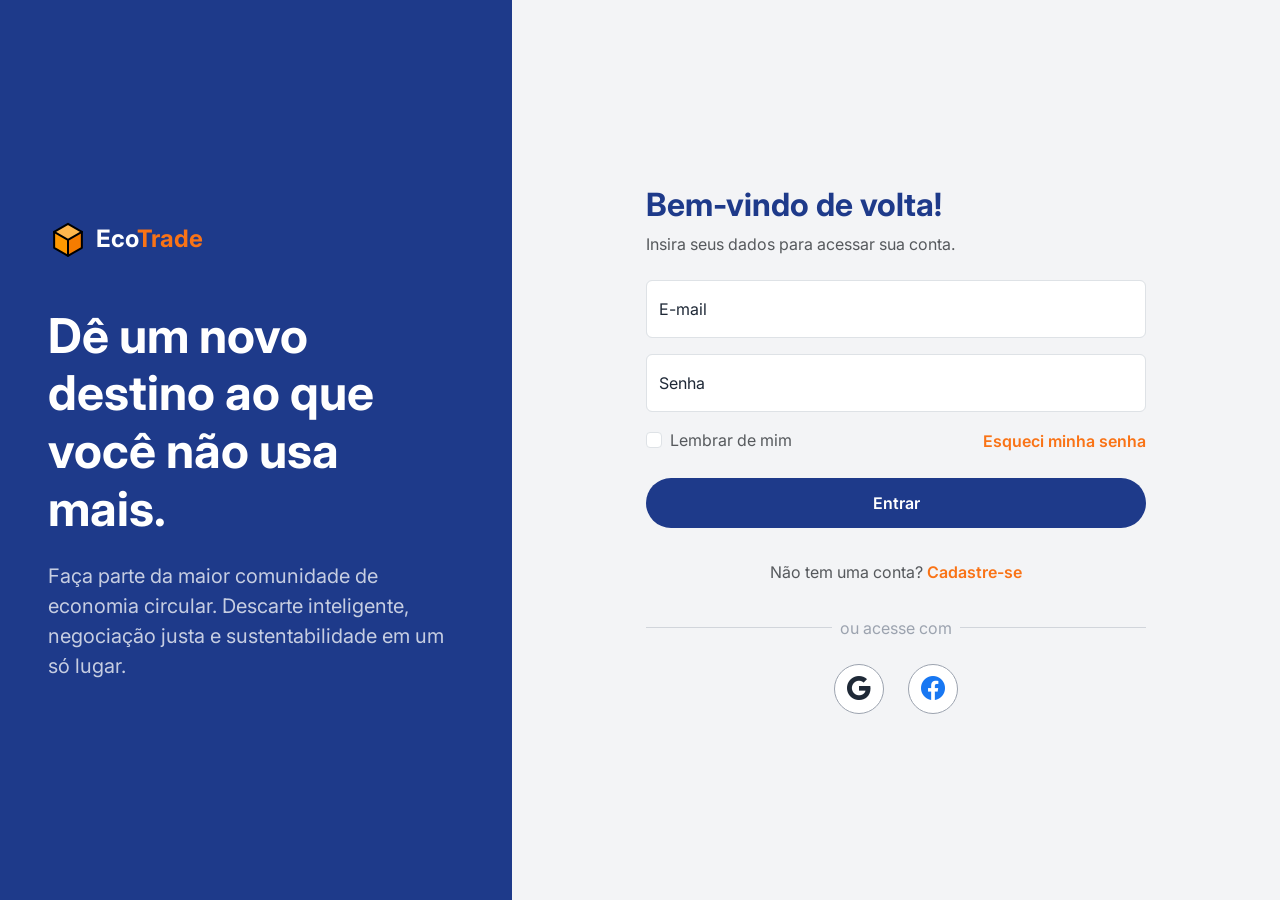
==== pages/auth.html @ f8b81377 "feat: funções de login e cadastro" ====
<!DOCTYPE html>
<html lang="pt-BR">
<head>
    <meta charset="UTF-8">
    <meta name="viewport" content="width=device-width, initial-scale=1.0">
    <title>Entrar ou Cadastrar - EcoTrade</title>

    <link rel="preconnect" href="https://fonts.googleapis.com">
    <link rel="preconnect" href="https://fonts.gstatic.com" crossorigin>
    <link href="https://fonts.googleapis.com/css2?family=Inter:wght@300;400;600;700&display=swap" rel="stylesheet">

    <link href="https://cdn.jsdelivr.net/npm/bootstrap@5.3.2/dist/css/bootstrap.min.css" rel="stylesheet">
    <link href="https://cdn.jsdelivr.net/npm/bootstrap-icons@1.11.1/font/bootstrap-icons.css" rel="stylesheet">

    <link rel="stylesheet" href="../assets/css/base/variables.css">
    <link rel="stylesheet" href="../assets/css/base/reset.css">
    <link rel="stylesheet" href="../assets/css/pages/auth.css">
</head>
<body>

    <div class="auth-wrapper">
        <div class="auth-info-side d-none d-lg-flex">
            <div>
                <a href="../index.html" class="d-flex align-items-center gap-2 mb-5 text-white text-decoration-none" style="width: fit-content;">
                    <img src="../assets/img/box-logo.svg" alt="Logo EcoTrade" width="40" height="40">
                    <span class="fs-4 fw-bold">Eco<span style="color: var(--color-secondary);">Trade</span></span>
                </a>
                
                <h1 class="fw-bold mb-4 display-5">Dê um novo destino ao que você não usa mais.</h1>
                <p class="fs-5 opacity-75 mb-0">Faça parte da maior comunidade de economia circular. Descarte inteligente, negociação justa e sustentabilidade em um só lugar.</p>
            </div>
        </div>

        <div class="auth-form-side">
            
            <div class="d-lg-none text-center mb-4">
                <a href="../index.html" class="d-inline-flex align-items-center gap-2 text-decoration-none">
                    <img src="../assets/img/box-logo.svg" alt="Logo EcoTrade" width="40" height="40">
                    <span class="fs-2 fw-bold" style="color: var(--color-primary);">Eco<span style="color: var(--color-secondary);">Trade</span></span>
                </a>
            </div>

            <div id="login-section" class="form-container">
                <h2 class="fw-bold mb-2" style="color: var(--color-primary);">Bem-vindo de volta!</h2>
                <p class="text-muted mb-4">Insira seus dados para acessar sua conta.</p>

                <form id="form-login">
                    <div class="form-floating mb-3">
                        <input type="email" class="form-control" id="loginEmail" placeholder="nome@exemplo.com" required>
                        <label for="loginEmail">E-mail</label>
                    </div>
                    
                    <div class="form-floating mb-3">
                        <input type="password" class="form-control" id="loginPassword" placeholder="Senha" required>
                        <label for="loginPassword">Senha</label>
                    </div>

                    <div class="d-flex justify-content-between align-items-center mb-4">
                        <div class="form-check">
                            <input class="form-check-input" type="checkbox" id="rememberMe">
                            <label class="form-check-label text-muted" for="rememberMe">Lembrar de mim</label>
                        </div>
                        <a href="#" class="auth-link fs-6">Esqueci minha senha</a>
                    </div>

                    <button type="submit" class="btn btn-submit rounded-pill w-100 mb-3">Entrar</button>

                    <div class="text-center mt-3">
                        <span class="text-muted">Não tem uma conta? </span>
                        <a href="#" id="show-register" class="auth-link">Cadastre-se</a>
                    </div>
                </form>

                <div class="divider fs-6">ou acesse com</div>

                <div class="social-login">
                    <a href="#" class="btn-social" aria-label="Entrar com Google">
                        <i class="bi bi-google"></i>
                    </a>
                    <a href="#" class="btn-social" aria-label="Entrar com Facebook">
                        <i class="bi bi-facebook" style="color: #1877F2;"></i>
                    </a>
                </div>
            </div>

            <div id="register-section" class="form-container d-none">
                <h2 class="fw-bold mb-2" style="color: var(--color-primary);">Criar Conta</h2>
                <p class="text-muted mb-4">Preencha os dados abaixo para se cadastrar.</p>

                <form id="form-register">
                    <div class="form-floating mb-3">
                        <input type="text" class="form-control" id="regName" placeholder="Seu Nome Completo" required>
                        <label for="regName">Nome Completo</label>
                    </div>

                    <div class="form-floating mb-3">
                        <input type="email" class="form-control" id="regEmail" placeholder="nome@exemplo.com" required>
                        <label for="regEmail">E-mail</label>
                    </div>

                    <div class="row">
                        <div class="col-md-6">
                            <div class="form-floating mb-3">
                                <input type="password" class="form-control" id="regPassword" placeholder="Senha" required>
                                <label for="regPassword">Senha</label>
                            </div>
                        </div>
                        <div class="col-md-6">
                            <div class="form-floating mb-3">
                                <input type="password" class="form-control" id="regPasswordConfirm" placeholder="Confirmar Senha" required>
                                <label for="regPasswordConfirm">Confirmar Senha</label>
                            </div>
                        </div>
                    </div>

                    <h5 class="mt-2 mb-3 fs-6 fw-bold text-muted">Endereço Principal</h5>
                    
                    <div class="row">
                        <div class="col-md-5">
                            <div class="form-floating mb-3">
                                <input type="text" class="form-control" id="regCep" placeholder="00000-000" required>
                                <label for="regCep">CEP</label>
                            </div>
                        </div>
                        <div class="col-md-7">
                            <div class="form-floating mb-3">
                                <input type="text" class="form-control" id="regCity" placeholder="Cidade" required>
                                <label for="regCity">Cidade/UF</label>
                            </div>
                        </div>
                    </div>

                    <div class="form-floating mb-4">
                        <input type="text" class="form-control" id="regStreet" placeholder="Rua, Número, Bairro" required>
                        <label for="regStreet">Rua, Número, Complemento</label>
                    </div>

                    <button type="submit" class="btn btn-submit rounded-pill w-100 mb-3">Concluir Cadastro</button>

                    <div class="text-center mt-3">
                        <span class="text-muted">Já tem uma conta? </span>
                        <a href="#" id="show-login" class="auth-link">Faça Login</a>
                    </div>
                </form>
            </div>

        </div>
    </div>

    <script src="https://cdn.jsdelivr.net/npm/bootstrap@5.3.2/dist/js/bootstrap.bundle.min.js"></script>
    
    <script type="module" src="../js/auth.js"></script>
</body>
</html>
---- assets/css/base/variables.css ----
/* * Design System - Paleta de Cores e Variáveis Base
 * Foco em sustentabilidade, modernidade e confiabilidade
 */
:root {
  /* Cores Principais */
  --color-primary: #1E3A8A; /* Azul Marinho - Confiabilidade */
  --color-secondary: #F97316; /* Laranja - Call to action / Modernidade */
  
  /* Tons Neutros */
  --color-white: #FFFFFF;
  --color-bg-light: #F3F4F6; /* Cinza claro para o fundo */
  --color-gray-medium: #9CA3AF;
  --color-text-dark: #1F2937; /* Cinza escuro para textos - Melhor contraste */

  /* Tipografia */
  --font-family-base: 'Inter', system-ui, -apple-system, sans-serif;
  
  /* Sombras e Bordas */
  --shadow-sm: 0 1px 2px 0 rgba(0, 0, 0, 0.05);
  --shadow-md: 0 4px 6px -1px rgba(0, 0, 0, 0.1);
  --border-radius: 8px;
  
  /* Transições */
  --transition-fast: 0.2s ease-in-out;
}
---- assets/css/pages/auth.css ----
/* * Pages - Auth 
 * Estilos específicos para a página de Login e Cadastro (Split-screen)
 */

/* Container que ocupa 100% da altura da tela */
.auth-wrapper {
    min-height: 100vh;
    display: flex;
    flex-direction: column;
}

/* Em telas grandes (lg), o wrapper vira um flex row (lado a lado) */
@media (min-width: 992px) {
    .auth-wrapper {
        flex-direction: row;
    }
}

/* Lado da Imagem/Informação (Menor espaço) */
.auth-wrapper .auth-info-side {
    background-color: var(--color-primary);
    /* Usaremos um gradiente temporário caso a imagem não carregue */
    background-image: linear-gradient(135deg, rgba(30, 58, 138, 0.9) 0%, rgba(30, 58, 138, 0.7) 100%), url('../../img/placeholders/auth-bg.jpg');
    background-size: cover;
    background-position: center;
    color: var(--color-white);
    display: flex;
    flex-direction: column;
    justify-content: center;
    padding: 3rem;
    flex: 1; /* Ocupa o espaço restante no mobile (topo) */
}

/* Lado do Formulário (Maior espaço) */
.auth-wrapper .auth-form-side {
    background-color: var(--color-bg-light);
    display: flex;
    flex-direction: column;
    justify-content: center;
    padding: 2rem 1.5rem;
    flex: 1;
}

/* Controle de proporção no Desktop (Aprox. 40% info / 60% form) */
@media (min-width: 992px) {
    .auth-wrapper .auth-info-side {
        flex: 0 0 40%;
    }
    .auth-wrapper .auth-form-side {
        flex: 0 0 60%;
        padding: 4rem;
    }
}

/* Formulário Container - Limita a largura para não esticar muito no desktop */
.auth-wrapper .form-container {
    max-width: 500px;
    width: 100%;
    margin: 0 auto;
}

/* Links e Botões de Texto */
.auth-wrapper .auth-link {
    color: var(--color-secondary);
    text-decoration: none;
    font-weight: 600;
    transition: all 0.3s ease;
}

.auth-wrapper .auth-link:hover {
    filter: brightness(0.85); /* Escurece levemente o texto laranja no hover */
    text-decoration: underline;
}

/* Botão de Submit Padrão (Sem !important, usando alta especificidade) */
.auth-wrapper .btn-submit {
    background-color: var(--color-primary);
    color: var(--color-white);
    border: none;
    padding: 0.8rem;
    font-weight: 600;
    transition: all 0.3s ease;
}

.auth-wrapper .btn-submit:hover {
    filter: brightness(1.2); /* Clareia o azul marinho */
    color: var(--color-white);
}

/* Botões Sociais Circulares */
.auth-wrapper .social-login {
    display: flex;
    justify-content: center;
    gap: 1.5rem;
    margin-top: 1.5rem;
}

.auth-wrapper .btn-social {
    width: 50px;
    height: 50px;
    border-radius: 50%;
    display: flex;
    align-items: center;
    justify-content: center;
    font-size: 1.5rem;
    border: 1px solid var(--color-gray-medium);
    background-color: var(--color-white);
    color: var(--color-text-dark);
    transition: all 0.3s ease;
    text-decoration: none;
}

.auth-wrapper .btn-social:hover {
    border-color: var(--color-secondary);
    color: var(--color-secondary);
    transform: translateY(-3px); /* Leve efeito de elevação */
    box-shadow: var(--shadow-md);
}

/* Linha divisória para "ou acesse com" */
.auth-wrapper .divider {
    display: flex;
    align-items: center;
    text-align: center;
    color: var(--color-gray-medium);
    margin: 2rem 0 1rem 0;
}

.auth-wrapper .divider::before,
.auth-wrapper .divider::after {
    content: '';
    flex: 1;
    border-bottom: 1px solid #d1d5db; /* Cinza claro */
}

.auth-wrapper .divider:not(:empty)::before {
    margin-right: .5em;
}

.auth-wrapper .divider:not(:empty)::after {
    margin-left: .5em;
}
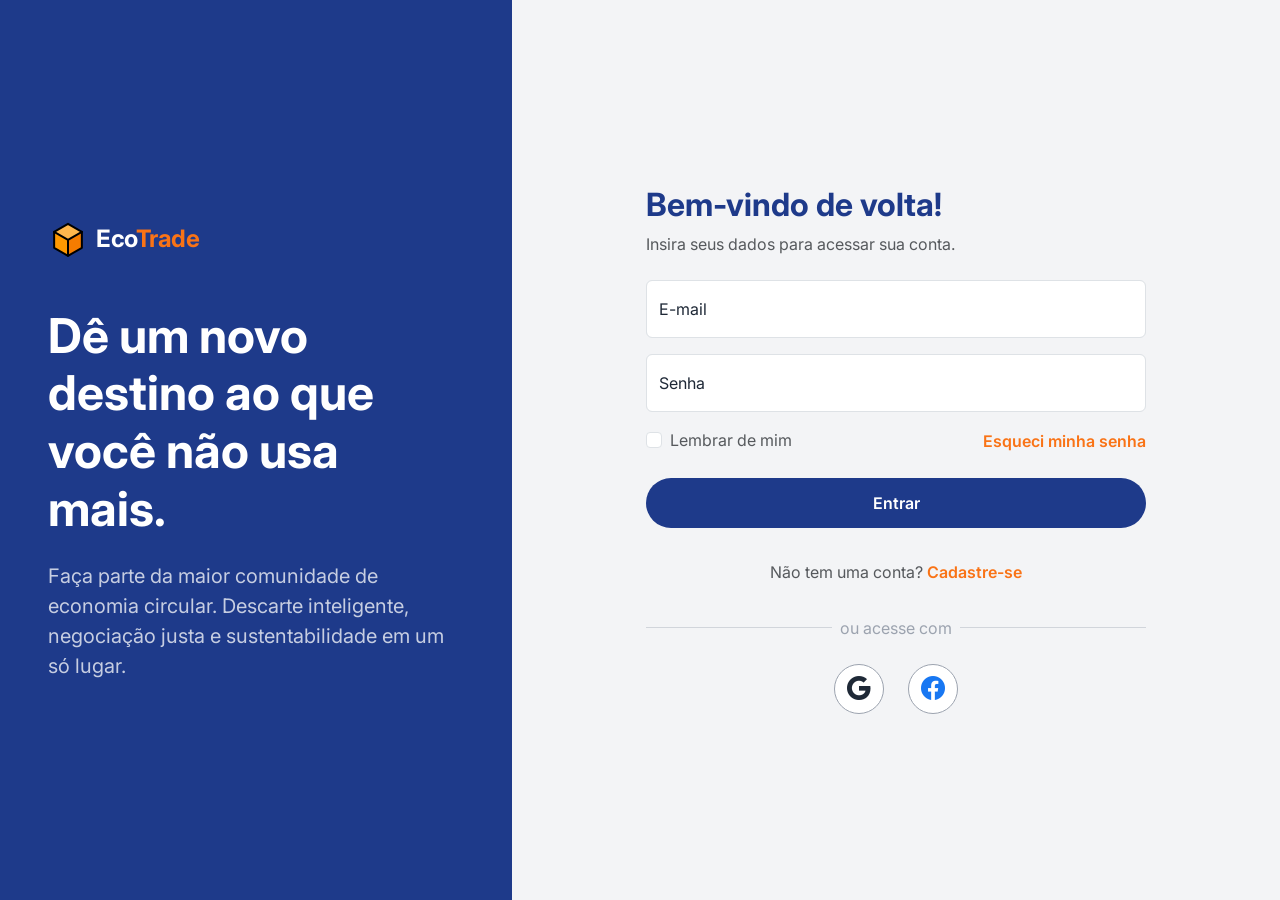
==== commit aaede3f2: "feat: adicionando sections de conversão, FAQ, e footer. também passando os itens pra uma página próp" ====
--- a/pages/auth.html
+++ b/pages/auth.html
@@ -14,16 +14,19 @@
 
     <link rel="stylesheet" href="../assets/css/base/variables.css">
     <link rel="stylesheet" href="../assets/css/base/reset.css">
-    <link rel="stylesheet" href="../assets/css/pages/auth.css">
+    
+    <link rel="stylesheet" href="../assets/css/components/brand.css"> <link rel="stylesheet" href="../assets/css/pages/auth.css">
 </head>
 <body>
 
     <div class="auth-wrapper">
         <div class="auth-info-side d-none d-lg-flex">
             <div>
-                <a href="../index.html" class="d-flex align-items-center gap-2 mb-5 text-white text-decoration-none" style="width: fit-content;">
+                <a href="../index.html" class="d-flex align-items-center gap-2 mb-5 text-decoration-none" style="width: fit-content;">
                     <img src="../assets/img/box-logo.svg" alt="Logo EcoTrade" width="40" height="40">
-                    <span class="fs-4 fw-bold">Eco<span style="color: var(--color-secondary);">Trade</span></span>
+                    <span class="brand-text-wrapper fs-4">
+                        <span class="brand-eco">Eco</span><span class="brand-trade">Trade</span>
+                    </span>
                 </a>
                 
                 <h1 class="fw-bold mb-4 display-5">Dê um novo destino ao que você não usa mais.</h1>
@@ -34,9 +37,11 @@
         <div class="auth-form-side">
             
             <div class="d-lg-none text-center mb-4">
-                <a href="../index.html" class="d-inline-flex align-items-center gap-2 text-decoration-none">
+                <a href="../index.html" class="d-inline-flex align-items-center gap-2 text-decoration-none px-4 py-2 rounded-pill shadow-sm" style="background-color: var(--color-primary);">
                     <img src="../assets/img/box-logo.svg" alt="Logo EcoTrade" width="40" height="40">
-                    <span class="fs-2 fw-bold" style="color: var(--color-primary);">Eco<span style="color: var(--color-secondary);">Trade</span></span>
+                    <span class="brand-text-wrapper fs-3">
+                        <span class="brand-eco">Eco</span><span class="brand-trade">Trade</span>
+                    </span>
                 </a>
             </div>
 
@@ -148,7 +153,6 @@
     </div>
 
     <script src="https://cdn.jsdelivr.net/npm/bootstrap@5.3.2/dist/js/bootstrap.bundle.min.js"></script>
-    
     <script type="module" src="../js/auth.js"></script>
 </body>
 </html>
--- a/assets/css/base/variables.css
+++ b/assets/css/base/variables.css
@@ -1,18 +1,14 @@
-/* * Design System - Paleta de Cores e Variáveis Base
- * Foco em sustentabilidade, modernidade e confiabilidade
- */
 :root {
   /* Cores Principais */
-  --color-primary: #1E3A8A; /* Azul Marinho - Confiabilidade */
-  --color-secondary: #F97316; /* Laranja - Call to action / Modernidade */
+  --color-primary: #1E3A8A; /* Azul Marinho */
+  --color-secondary: #F97316; /* Laranja */
   
   /* Tons Neutros */
   --color-white: #FFFFFF;
-  --color-bg-light: #F3F4F6; /* Cinza claro para o fundo */
+  --color-bg-light: #F3F4F6; /* Cinza claro */
   --color-gray-medium: #9CA3AF;
-  --color-text-dark: #1F2937; /* Cinza escuro para textos - Melhor contraste */
+  --color-text-dark: #1F2937; /* Cinza escuro para textos */
 
-  /* Tipografia */
   --font-family-base: 'Inter', system-ui, -apple-system, sans-serif;
   
   /* Sombras e Bordas */
--- a/assets/css/components/brand.css
+++ b/assets/css/components/brand.css
@@ -0,0 +1,14 @@
+.brand-text-wrapper {
+    white-space: nowrap;
+    font-weight: 700;
+    letter-spacing: -0.5px;
+    text-decoration: none;
+}
+
+.brand-text-wrapper .brand-eco {
+    color: var(--color-white);
+}
+
+.brand-text-wrapper .brand-trade {
+    color: var(--color-secondary);
+}
--- a/assets/css/pages/auth.css
+++ b/assets/css/pages/auth.css
@@ -1,25 +1,17 @@
-/* * Pages - Auth 
- * Estilos específicos para a página de Login e Cadastro (Split-screen)
- */
-
-/* Container que ocupa 100% da altura da tela */
 .auth-wrapper {
     min-height: 100vh;
     display: flex;
     flex-direction: column;
 }
 
-/* Em telas grandes (lg), o wrapper vira um flex row (lado a lado) */
 @media (min-width: 992px) {
     .auth-wrapper {
         flex-direction: row;
     }
 }
 
-/* Lado da Imagem/Informação (Menor espaço) */
 .auth-wrapper .auth-info-side {
     background-color: var(--color-primary);
-    /* Usaremos um gradiente temporário caso a imagem não carregue */
     background-image: linear-gradient(135deg, rgba(30, 58, 138, 0.9) 0%, rgba(30, 58, 138, 0.7) 100%), url('../../img/placeholders/auth-bg.jpg');
     background-size: cover;
     background-position: center;
@@ -28,10 +20,9 @@
     flex-direction: column;
     justify-content: center;
     padding: 3rem;
-    flex: 1; /* Ocupa o espaço restante no mobile (topo) */
+    flex: 1;
 }
 
-/* Lado do Formulário (Maior espaço) */
 .auth-wrapper .auth-form-side {
     background-color: var(--color-bg-light);
     display: flex;
@@ -41,7 +32,6 @@
     flex: 1;
 }
 
-/* Controle de proporção no Desktop (Aprox. 40% info / 60% form) */
 @media (min-width: 992px) {
     .auth-wrapper .auth-info-side {
         flex: 0 0 40%;
@@ -52,14 +42,12 @@
     }
 }
 
-/* Formulário Container - Limita a largura para não esticar muito no desktop */
 .auth-wrapper .form-container {
     max-width: 500px;
     width: 100%;
     margin: 0 auto;
 }
 
-/* Links e Botões de Texto */
 .auth-wrapper .auth-link {
     color: var(--color-secondary);
     text-decoration: none;
@@ -68,11 +56,10 @@
 }
 
 .auth-wrapper .auth-link:hover {
-    filter: brightness(0.85); /* Escurece levemente o texto laranja no hover */
+    filter: brightness(0.85);
     text-decoration: underline;
 }
 
-/* Botão de Submit Padrão (Sem !important, usando alta especificidade) */
 .auth-wrapper .btn-submit {
     background-color: var(--color-primary);
     color: var(--color-white);
@@ -83,11 +70,10 @@
 }
 
 .auth-wrapper .btn-submit:hover {
-    filter: brightness(1.2); /* Clareia o azul marinho */
+    filter: brightness(1.2);
     color: var(--color-white);
 }
 
-/* Botões Sociais Circulares */
 .auth-wrapper .social-login {
     display: flex;
     justify-content: center;
@@ -113,11 +99,10 @@
 .auth-wrapper .btn-social:hover {
     border-color: var(--color-secondary);
     color: var(--color-secondary);
-    transform: translateY(-3px); /* Leve efeito de elevação */
+    transform: translateY(-3px);
     box-shadow: var(--shadow-md);
 }
 
-/* Linha divisória para "ou acesse com" */
 .auth-wrapper .divider {
     display: flex;
     align-items: center;
@@ -130,7 +115,7 @@
 .auth-wrapper .divider::after {
     content: '';
     flex: 1;
-    border-bottom: 1px solid #d1d5db; /* Cinza claro */
+    border-bottom: 1px solid #d1d5db;
 }
 
 .auth-wrapper .divider:not(:empty)::before {
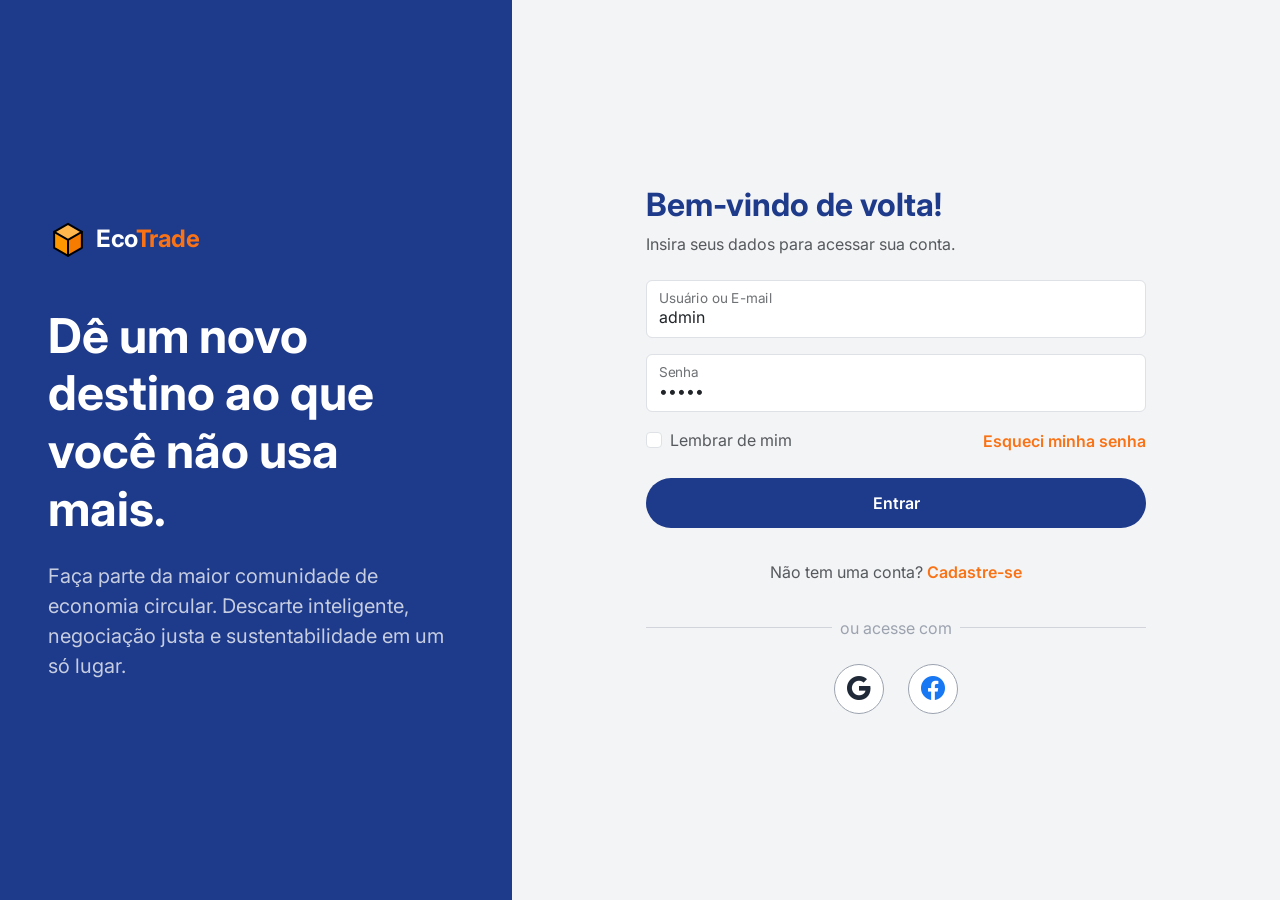
==== commit 9f847d86: "feat: dashboard + login mockado" ====
--- a/pages/auth.html
+++ b/pages/auth.html
@@ -15,7 +15,8 @@
     <link rel="stylesheet" href="../assets/css/base/variables.css">
     <link rel="stylesheet" href="../assets/css/base/reset.css">
     
-    <link rel="stylesheet" href="../assets/css/components/brand.css"> <link rel="stylesheet" href="../assets/css/pages/auth.css">
+    <link rel="stylesheet" href="../assets/css/components/brand.css">
+    <link rel="stylesheet" href="../assets/css/pages/auth.css">
 </head>
 <body>
 
@@ -50,13 +51,18 @@
                 <p class="text-muted mb-4">Insira seus dados para acessar sua conta.</p>
 
                 <form id="form-login">
+                    
+                    <div id="login-error-msg" class="alert alert-danger d-none py-2 fs-6" role="alert">
+                        <i class="bi bi-exclamation-triangle-fill me-2"></i> Credenciais inválidas. Tente usar <strong>admin</strong> / <strong>admin</strong>.
+                    </div>
+
                     <div class="form-floating mb-3">
-                        <input type="email" class="form-control" id="loginEmail" placeholder="nome@exemplo.com" required>
-                        <label for="loginEmail">E-mail</label>
+                        <input type="text" class="form-control" id="loginUsername" placeholder="Usuário" value="admin" required>
+                        <label for="loginUsername">Usuário ou E-mail</label>
                     </div>
                     
                     <div class="form-floating mb-3">
-                        <input type="password" class="form-control" id="loginPassword" placeholder="Senha" required>
+                        <input type="password" class="form-control" id="loginPassword" placeholder="Senha" value="admin" required>
                         <label for="loginPassword">Senha</label>
                     </div>
 
